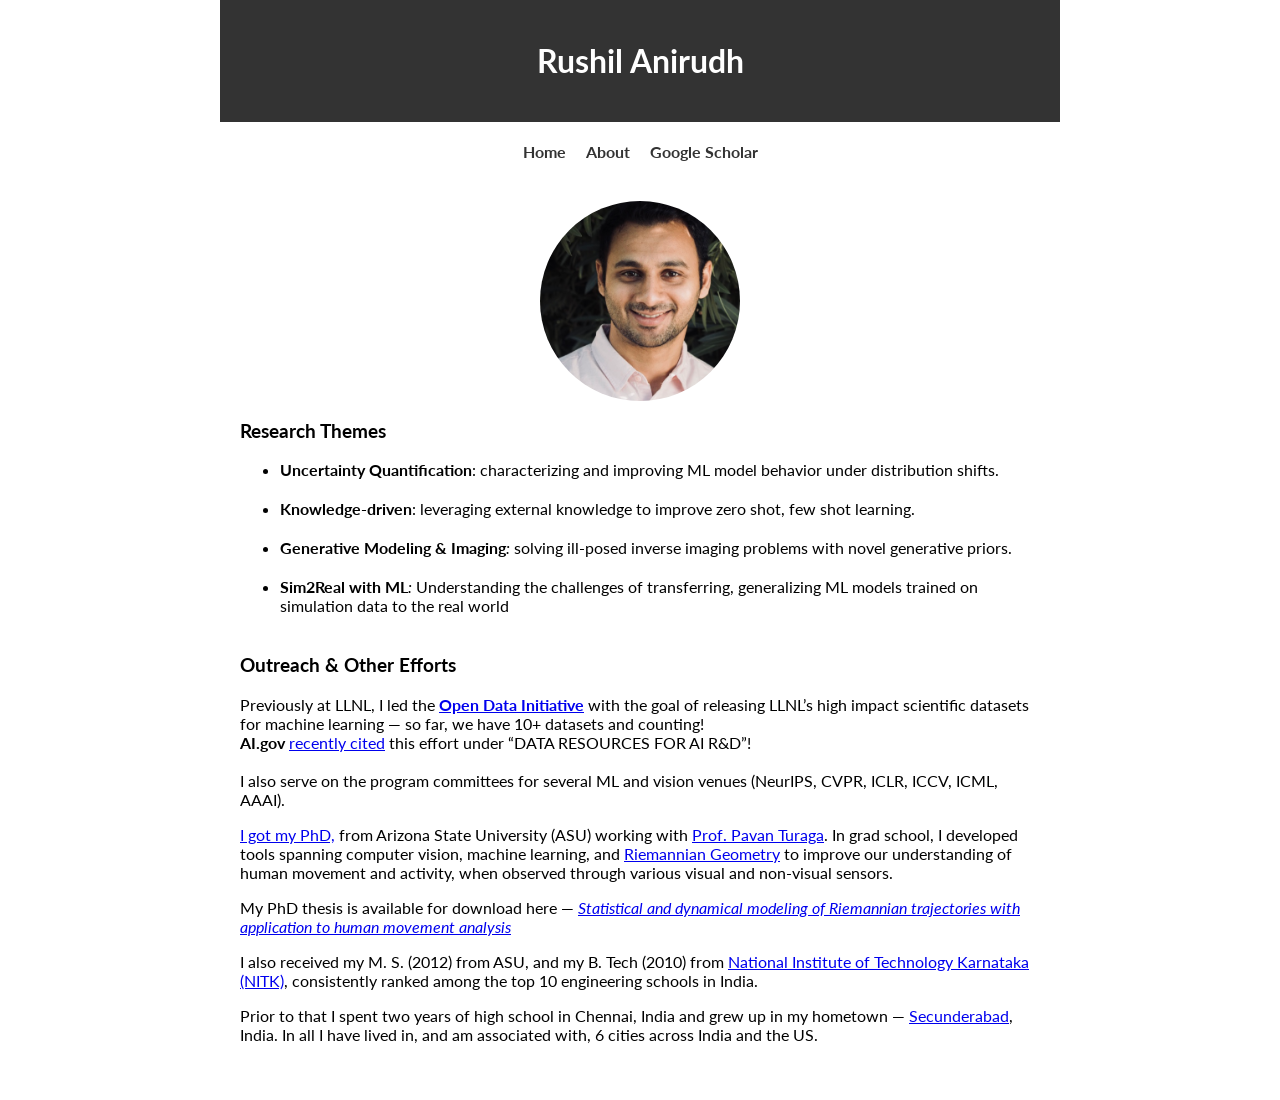
==== about.html @ d2bbbe8c "updated bio and pic" ====
<!DOCTYPE html>
<html>

<head>
  <title>Rushil Anirudh</title>
  <link rel="preconnect" href="https://fonts.googleapis.com">
  <link rel="preconnect" href="https://fonts.gstatic.com" crossorigin>
  <link href="https://fonts.googleapis.com/css2?family=Roboto:wght@400;700&display=swap" rel="stylesheet">
  <link href="https://fonts.googleapis.com/css2?family=Lato:wght@400;700&display=swap" rel="stylesheet">

  <style>
    li {
      padding-bottom: 20px; /* Adjust the value as needed */
    }
    body {
      font-family: 'Lato', sans-serif;
      margin: 0;
      padding: 0;
    }

    header {
      background-color: #333;
      color: #fff;
      padding: 20px;
      text-align: center;
      max-width: 800px;
      margin: 0 auto;
    }

    nav {
      display: flex;
      justify-content: center;
      margin-top: 20px;
    }

    nav a {
      color: #333;
      display: inline-block;
      margin: 0 10px;
      text-decoration: none;
    }

    main {
      max-width: 800px;
      margin: 20px auto;
      padding: 20px;
    }

    .profile-photo {
      display: block;
      margin: 0 auto;
      width: 200px;
      height: 200px;
      border-radius: 50%;
      object-fit: cover;
    }

    footer {
      background-color: #ebebeb;
      color: #000000;
      padding: 1px;
      max-width: 800px;
      text-align: center;
      margin: 0 auto;
    }
  </style>
</head>
<header>
    <h1>Rushil Anirudh</h1>
  </header>
<nav>
    <a href="index.html"><b> Home</b></a>
    <a href="about.html"><b> About</b></a>
    <a href="https://scholar.google.com/citations?hl=en&user=WkoIlpQAAAAJ&view_op=list_works&sortby=pubdate"
      target="_blank"><b>Google Scholar</b></a>

  </nav>
<body>
    <main>
    
    <img src="profile.jpeg" alt="Profile Photo" class="profile-photo">     


    <h3>Research Themes</h3>
        <ul>
        <li><strong> Uncertainty Quantification</strong>:
        characterizing and improving ML model behavior under distribution shifts.
        </li>
        <li><strong> Knowledge-driven</strong>: leveraging
        external knowledge to improve zero shot, few shot learning.
    </li> 
    <li><strong>Generative
                Modeling &amp; Imaging</strong><em>: </em>solving ill-posed inverse imaging problems with novel
        generative priors.
    </li>
    <li><strong> Sim2Real with ML</strong><em>:
        </em>Understanding the challenges of transferring, generalizing ML models trained on simulation data to the real
        world
    </li>
    </ul>





    <h3>Outreach &amp; Other Efforts</h3>
    Previously at LLNL, I led the <a
            href="https://data-science.llnl.gov/open-data-initiative" target="_blank"
            rel="noreferrer noopener"><strong>Open Data Initiative</strong></a> with the goal of releasing LLNL’s high
        impact scientific datasets for machine learning — so far, we have 10+ datasets and counting!
        <br><strong>AI.gov</strong> <a href="https://www.ai.gov/strategic-pillars/infrastructure/" target="_blank"
            rel="noreferrer noopener">recently cited</a> this effort under “DATA RESOURCES FOR AI R&amp;D”! <br><br>I
        also serve on the program committees for several ML and vision venues (NeurIPS, CVPR, ICLR, ICCV, ICML, AAAI).
    </p>






    <p><a rel="noopener" href="https://rushila.com/wp-content/uploads/2018/12/img_20160223_150408.jpg" target="_blank">I
            got my PhD,</a>&nbsp;from Arizona State University (ASU) working with&nbsp;<a
            href="http://www.pavanturaga.com" target="_blank">Prof. Pavan Turaga</a>. In grad school, I developed tools spanning
        computer vision, machine learning, and <a href="https://en.wikipedia.org/wiki/Riemannian_geometry" target="_blank">Riemannian
            Geometry</a> to improve our understanding of human movement and activity, when observed through various
        visual and non-visual sensors.</p>



    <p>My PhD thesis is available for download here — <a class="gsc_title_link"
            href="https://search.proquest.com/openview/29021d83ed5bc8db3cb97b88ee47c18d/1" target="_blank"><em>Statistical and dynamical
                modeling of Riemannian trajectories with application to human movement analysis</em></a></p>



    <p>I also received my M. S. (2012) from ASU, and my B. Tech (2010) from <a
            href="https://en.wikipedia.org/wiki/National_Institute_of_Technology,_Karnataka" target="_blank">National Institute of
            Technology Karnataka (NITK)</a>, consistently ranked among the top 10 engineering schools in India.</p>



    <p>Prior to that I spent two years of high school in Chennai, India and grew up in my hometown — <a
            href="https://en.wikipedia.org/wiki/Secunderabad" target="_blank">Secunderabad</a>, India. In all I have lived in, and am
        associated with, 6 cities across India and the US.</p>
    </main>
    </body>
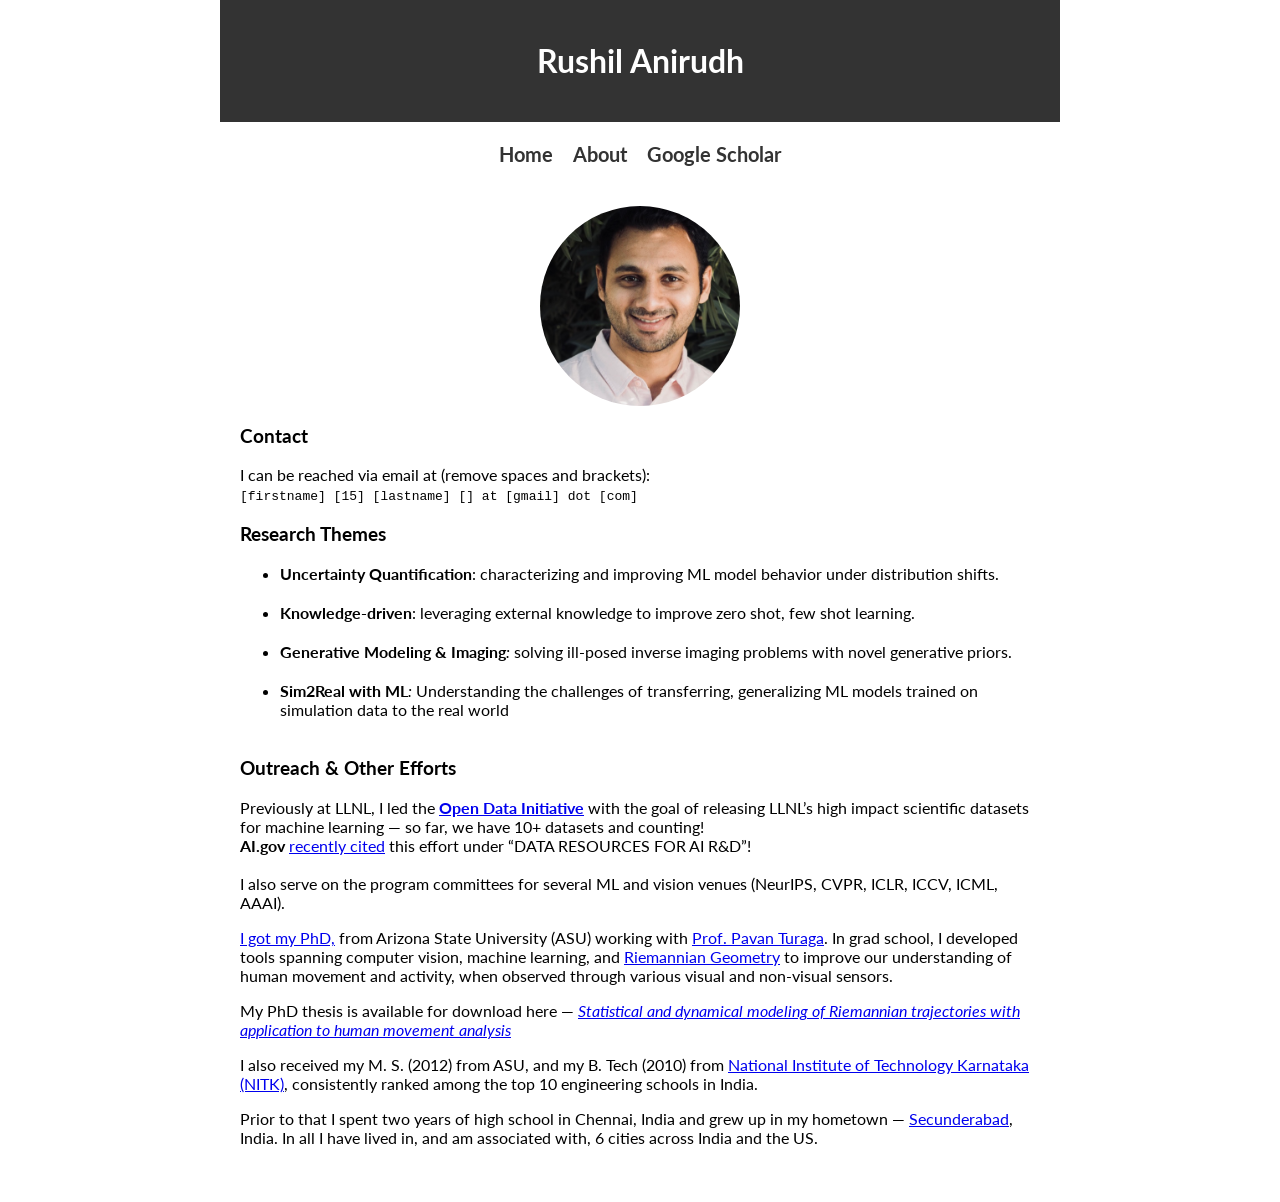
==== commit 8d05735e: "updated font" ====
--- a/about.html
+++ b/about.html
@@ -38,6 +38,42 @@
       display: inline-block;
       margin: 0 10px;
       text-decoration: none;
+      font-size: 20px; /* Set the base font size for the main menu items */
+    }
+
+    nav ul {
+      list-style-type: none;
+      padding: 0;
+      margin: 0;
+    }
+
+    nav li {
+      position: relative;
+    }
+
+    nav li ul {
+      display: none;
+      position: absolute;
+      background-color: #f1f1f1;
+      min-width: 160px;
+      box-shadow: 0 8px 16px 0 rgba(0,0,0,0.2);
+      z-index: 1;
+    }
+
+    nav li:hover > ul {
+      display: block;
+    }
+
+    nav li ul a {
+      color: #333;
+      padding: 12px 16px;
+      text-decoration: none;
+      display: block;
+      font-size: 18px; /* Set the font size for the submenu items */
+    }
+
+    nav li ul a:hover {
+      background-color: #ddd;
     }
 
     main {
@@ -80,7 +116,9 @@
     
     <img src="profile.jpeg" alt="Profile Photo" class="profile-photo">     
 
-
+    <h3> Contact</h3>
+    I can be reached via email at (remove spaces and brackets):<br> <code>[firstname] [15] [lastname] [] at [gmail] dot [com] </code>
+    
     <h3>Research Themes</h3>
         <ul>
         <li><strong> Uncertainty Quantification</strong>:
@@ -98,8 +136,6 @@
         world
     </li>
     </ul>
-
-
 
 
 
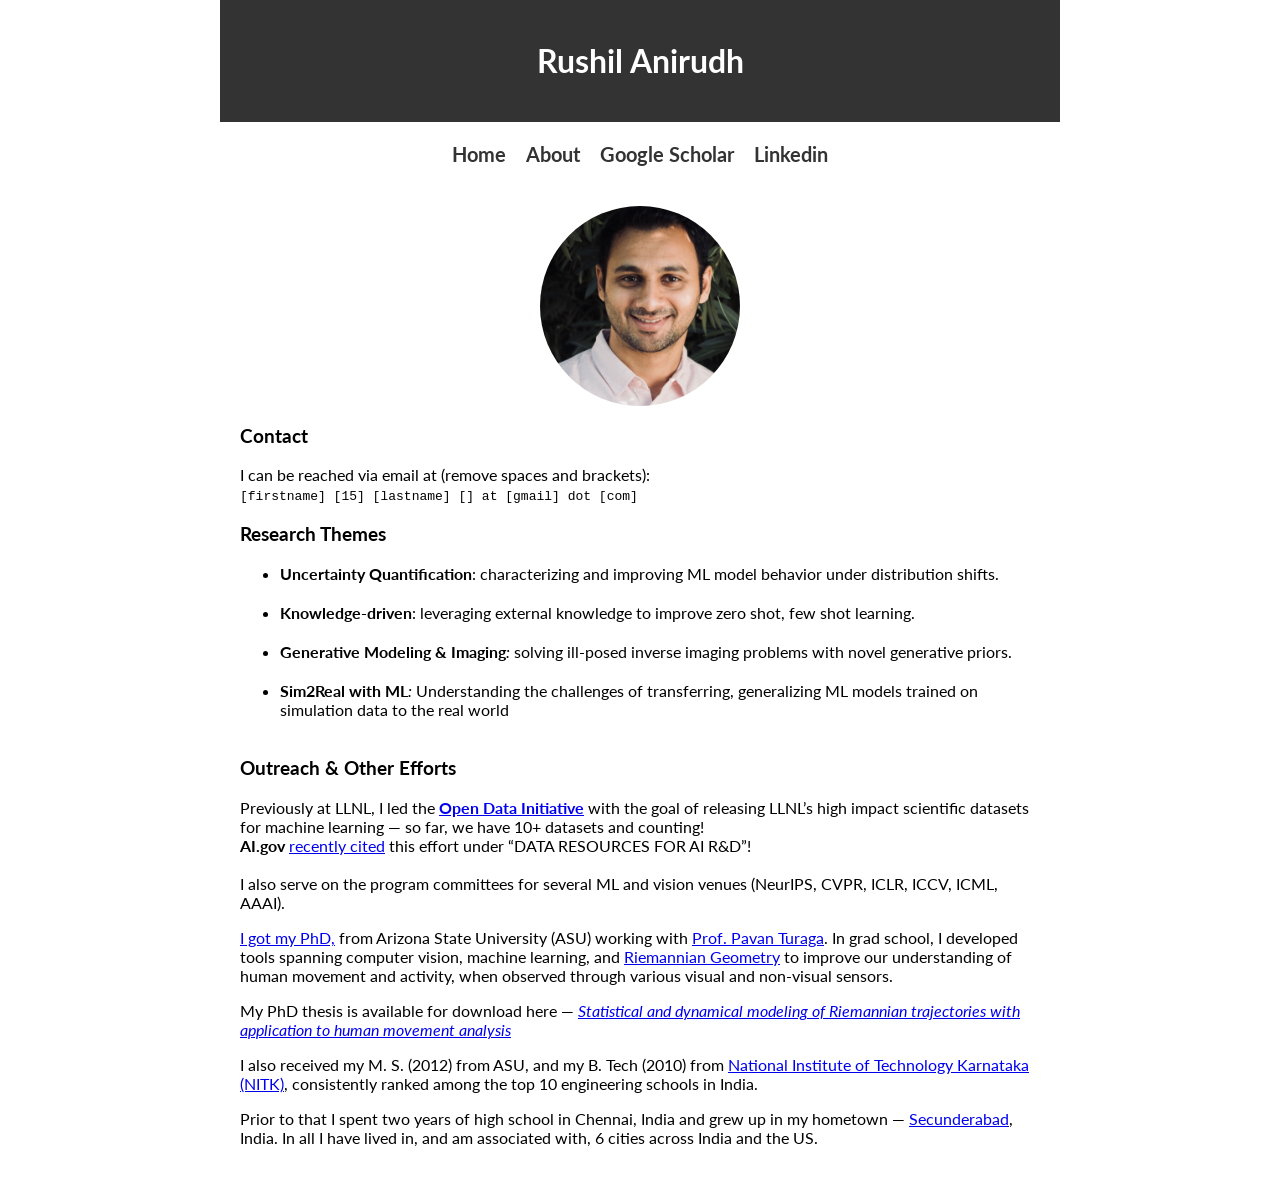
==== commit f18b675c: "cleanup" ====
--- a/about.html
+++ b/about.html
@@ -104,11 +104,12 @@
 <header>
     <h1>Rushil Anirudh</h1>
   </header>
-<nav>
+  <nav>
     <a href="index.html"><b> Home</b></a>
     <a href="about.html"><b> About</b></a>
-    <a href="https://scholar.google.com/citations?hl=en&user=WkoIlpQAAAAJ&view_op=list_works&sortby=pubdate"
-      target="_blank"><b>Google Scholar</b></a>
+    <a href="https://scholar.google.com/citations?hl=en&user=WkoIlpQAAAAJ&view_op=list_works&sortby=pubdate"target="_blank"><b>Google Scholar</b></a>
+    <a href="https://www.linkedin.com/in/rushilanirudh/"target="_blank"><b>Linkedin</b></a>
+
 
   </nav>
 <body>
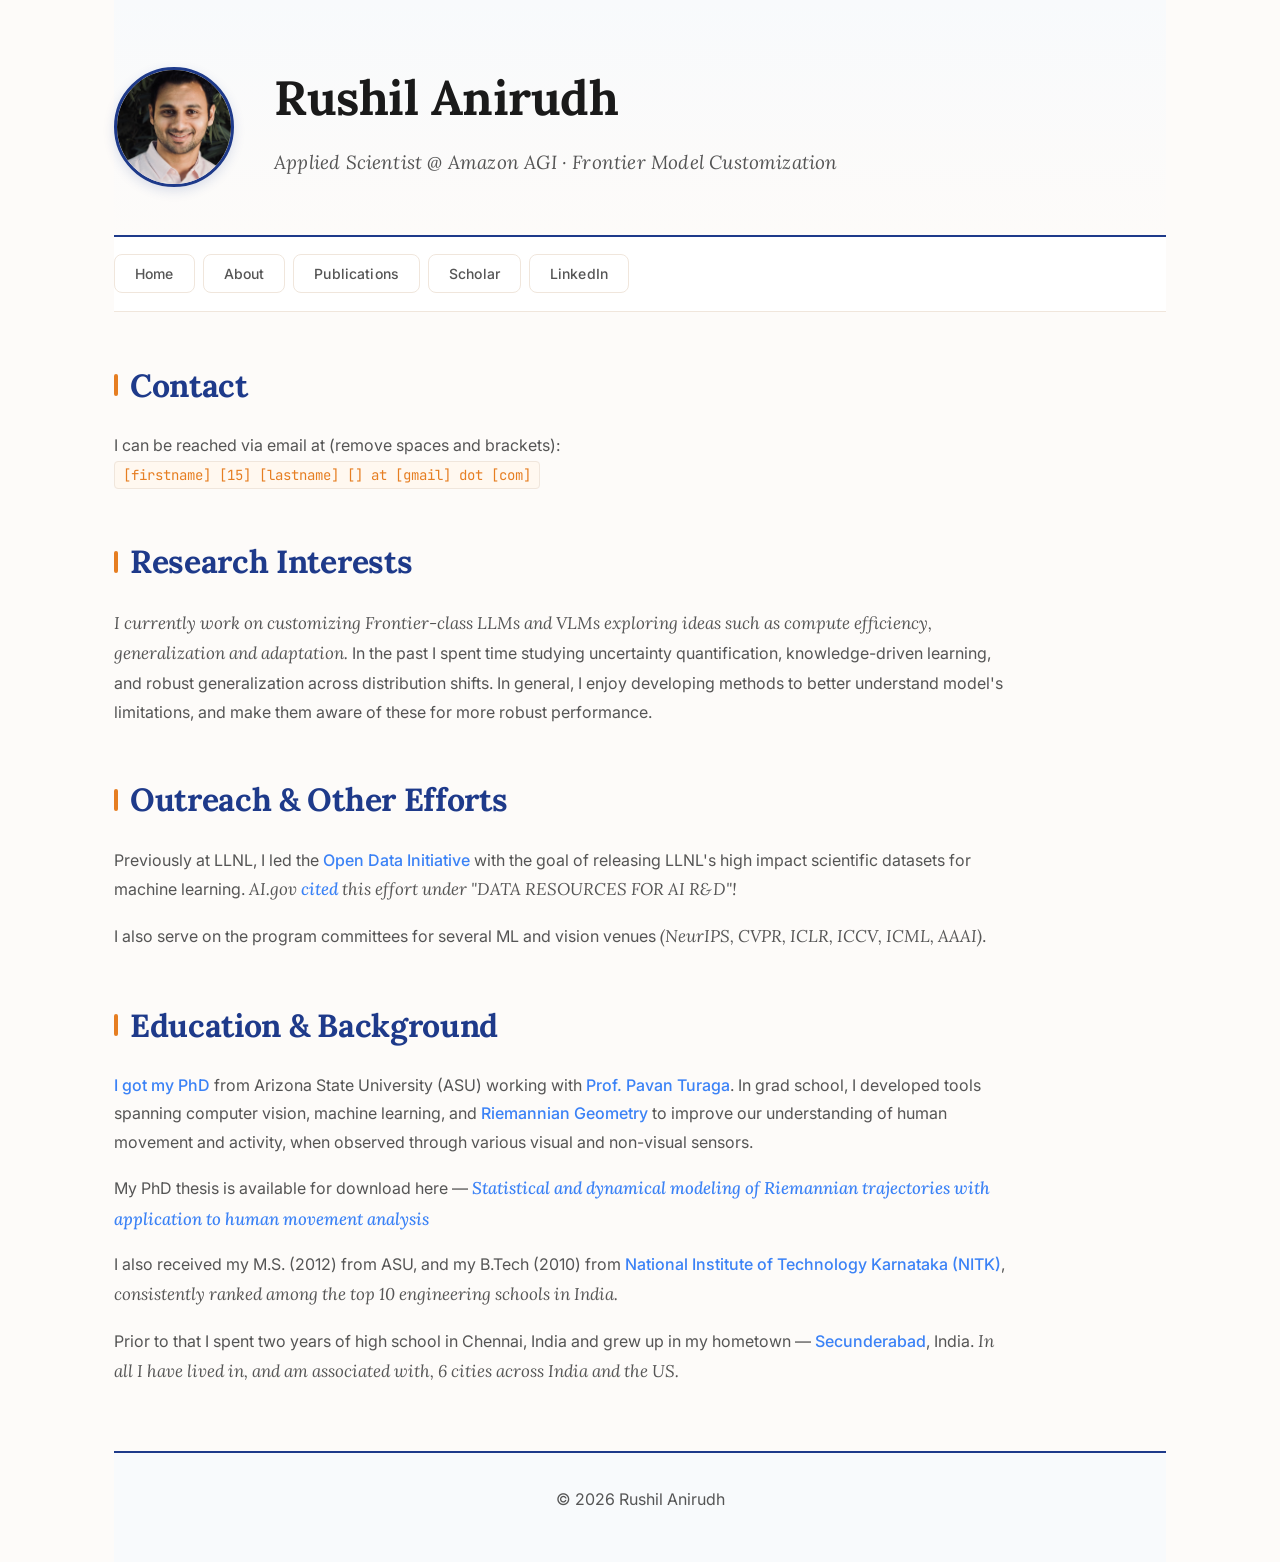
==== commit 95ff039e: "feat: Add publications page and update site content - Add publications.html with research papers and" ====
--- a/about.html
+++ b/about.html
@@ -1,183 +1,281 @@
 <!DOCTYPE html>
-<html>
-
+<html lang="en">
 <head>
-  <title>Rushil Anirudh</title>
+  <meta charset="UTF-8">
+  <meta name="viewport" content="width=device-width, initial-scale=1.0">
+  <title>Rushil Anirudh - About</title>
   <link rel="preconnect" href="https://fonts.googleapis.com">
   <link rel="preconnect" href="https://fonts.gstatic.com" crossorigin>
-  <link href="https://fonts.googleapis.com/css2?family=Roboto:wght@400;700&display=swap" rel="stylesheet">
-  <link href="https://fonts.googleapis.com/css2?family=Lato:wght@400;700&display=swap" rel="stylesheet">
-
+  <link href="https://fonts.googleapis.com/css2?family=Lora:ital,wght@0,400;0,500;0,600;0,700;1,400;1,500;1,600&family=Inter:wght@300;400;500;600;700&family=JetBrains+Mono:wght@400;500&display=swap" rel="stylesheet">
+  
   <style>
-    li {
-      padding-bottom: 20px; /* Adjust the value as needed */
-    }
-    body {
-      font-family: 'Lato', sans-serif;
+    * {
       margin: 0;
       padding: 0;
+      box-sizing: border-box;
+    }
+
+    :root {
+      --bg-light: #fdfbf9;
+      --bg-card: #fff8f0;
+      --accent-warm: #e67e22;
+      --accent-warm-dim: #d35400;
+      --accent-blue: #1e3a8a;
+      --accent-blue-light: #3b82f6;
+      --text-primary: #1a1a1a;
+      --text-secondary: #555555;
+      --text-tertiary: #888888;
+      --border: #f0e6dc;
+      --border-blue: #dbeafe;
+    }
+
+    body {
+      font-family: 'Inter', -apple-system, BlinkMacSystemFont, sans-serif;
+      background: var(--bg-light);
+      color: var(--text-primary);
+      line-height: 1.6;
+      -webkit-font-smoothing: antialiased;
+      -moz-osx-font-smoothing: grayscale;
+    }
+
+    .container {
+      max-width: 1100px;
+      margin: 0 auto;
+      padding: 0 24px;
     }
 
     header {
-      background-color: #333;
-      color: #fff;
-      padding: 20px;
-      text-align: center;
-      max-width: 800px;
-      margin: 0 auto;
-    }
-
-    nav {
+      padding: 60px 0 40px;
+      border-bottom: 2px solid var(--accent-blue);
+      background: linear-gradient(to bottom, #f8fafc 0%, var(--bg-light) 100%);
+    }
+
+    .header-content {
       display: flex;
-      justify-content: center;
-      margin-top: 20px;
-    }
-
-    nav a {
-      color: #333;
-      display: inline-block;
-      margin: 0 10px;
-      text-decoration: none;
-      font-size: 20px; /* Set the base font size for the main menu items */
-    }
-
-    nav ul {
-      list-style-type: none;
-      padding: 0;
-      margin: 0;
-    }
-
-    nav li {
-      position: relative;
-    }
-
-    nav li ul {
-      display: none;
-      position: absolute;
-      background-color: #f1f1f1;
-      min-width: 160px;
-      box-shadow: 0 8px 16px 0 rgba(0,0,0,0.2);
-      z-index: 1;
-    }
-
-    nav li:hover > ul {
-      display: block;
-    }
-
-    nav li ul a {
-      color: #333;
-      padding: 12px 16px;
-      text-decoration: none;
-      display: block;
-      font-size: 18px; /* Set the font size for the submenu items */
-    }
-
-    nav li ul a:hover {
-      background-color: #ddd;
-    }
-
-    main {
-      max-width: 800px;
-      margin: 20px auto;
-      padding: 20px;
+      align-items: center;
+      gap: 40px;
     }
 
     .profile-photo {
-      display: block;
-      margin: 0 auto;
-      width: 200px;
-      height: 200px;
+      width: 120px;
+      height: 120px;
       border-radius: 50%;
       object-fit: cover;
+      border: 3px solid var(--accent-blue);
+      flex-shrink: 0;
+      transition: all 0.3s ease;
+      box-shadow: 0 4px 12px rgba(30, 58, 138, 0.15);
+    }
+
+    .profile-photo:hover {
+      transform: scale(1.02);
+      box-shadow: 0 6px 20px rgba(30, 58, 138, 0.25);
+    }
+
+    .header-text h1 {
+      font-size: 48px;
+      font-weight: 700;
+      letter-spacing: -0.01em;
+      margin-bottom: 8px;
+      color: var(--text-primary);
+      font-family: 'Lora', Georgia, serif;
+    }
+
+    .header-text .tagline {
+      font-size: 19px;
+      color: var(--text-secondary);
+      font-weight: 400;
+      letter-spacing: 0.01em;
+      font-style: italic;
+      font-family: 'Lora', Georgia, serif;
+    }
+
+    nav {
+      padding: 24px 0;
+      border-bottom: 1px solid var(--border);
+      background: white;
+    }
+
+    nav ul {
+      list-style: none;
+      display: flex;
+      gap: 8px;
+      flex-wrap: wrap;
+    }
+
+    nav a {
+      color: var(--text-secondary);
+      text-decoration: none;
+      font-size: 14px;
+      font-weight: 500;
+      padding: 10px 20px;
+      border-radius: 8px;
+      border: 1px solid var(--border);
+      transition: all 0.2s ease;
+      letter-spacing: 0.01em;
+      background: white;
+    }
+
+    nav a:hover {
+      background: var(--accent-blue);
+      color: white !important;
+      border-color: var(--accent-blue);
+      transform: translateY(-1px);
+      box-shadow: 0 2px 8px rgba(30, 58, 138, 0.2);
+    }
+
+    main {
+      padding: 48px 0;
+      max-width: 900px;
+    }
+
+    h2 {
+      font-size: 32px;
+      font-weight: 700;
+      letter-spacing: -0.01em;
+      margin-bottom: 20px;
+      margin-top: 48px;
+      position: relative;
+      padding-left: 16px;
+      color: var(--accent-blue);
+      font-family: 'Lora', Georgia, serif;
+    }
+
+    h2:first-child {
+      margin-top: 0;
+    }
+
+    h2::before {
+      content: '';
+      position: absolute;
+      left: 0;
+      top: 50%;
+      transform: translateY(-50%);
+      width: 4px;
+      height: 22px;
+      background: var(--accent-warm);
+      border-radius: 2px;
+    }
+
+    p {
+      font-size: 16px;
+      line-height: 1.8;
+      color: var(--text-secondary);
+      margin-bottom: 16px;
+    }
+
+    p em {
+      font-family: 'Lora', Georgia, serif;
+      font-size: 17px;
+    }
+
+    code {
+      background: var(--bg-card);
+      padding: 4px 8px;
+      border-radius: 4px;
+      font-family: 'JetBrains Mono', monospace;
+      color: var(--accent-warm);
+      font-size: 14px;
+      border: 1px solid var(--border);
+    }
+
+    a {
+      color: var(--accent-blue-light);
+      text-decoration: none;
+      font-weight: 500;
+      transition: all 0.2s ease;
+    }
+
+    a:hover {
+      color: var(--accent-blue);
+      text-decoration: underline;
     }
 
     footer {
-      background-color: #ebebeb;
-      color: #000000;
-      padding: 1px;
-      max-width: 800px;
+      border-top: 2px solid var(--accent-blue);
+      padding: 32px 0;
       text-align: center;
-      margin: 0 auto;
+      color: var(--text-tertiary);
+      font-size: 14px;
+      background: #f8fafc;
+    }
+
+    @media (max-width: 768px) {
+      .header-content {
+        flex-direction: column;
+        text-align: center;
+        gap: 28px;
+      }
+
+      .header-text h1 {
+        font-size: 32px;
+      }
+
+      .header-text .tagline {
+        font-size: 15px;
+      }
+
+      nav ul {
+        justify-content: center;
+      }
+
+      h2 {
+        font-size: 22px;
+      }
+
+      p {
+        font-size: 15px;
+      }
     }
   </style>
 </head>
-<header>
-    <h1>Rushil Anirudh</h1>
-  </header>
-  <nav>
-    <a href="index.html"><b> Home</b></a>
-    <a href="about.html"><b> About</b></a>
-    <a href="https://scholar.google.com/citations?hl=en&user=WkoIlpQAAAAJ&view_op=list_works&sortby=pubdate"target="_blank"><b>Google Scholar</b></a>
-    <a href="https://www.linkedin.com/in/rushilanirudh/"target="_blank"><b>Linkedin</b></a>
-
-
-  </nav>
 <body>
+  <div class="container">
+    <header>
+      <div class="header-content">
+        <img src="profile.jpeg" alt="Rushil Anirudh" class="profile-photo">
+        <div class="header-text">
+          <h1>Rushil Anirudh</h1>
+          <p class="tagline">Applied Scientist @ Amazon AGI · Frontier Model Customization</p>
+        </div>
+      </div>
+    </header>
+
+    <nav>
+      <ul>
+        <li><a href="index.html">Home</a></li>
+        <li><a href="about.html">About</a></li>
+        <li><a href="publications.html">Publications</a></li>
+        <li><a href="https://scholar.google.com/citations?hl=en&user=WkoIlpQAAAAJ&view_op=list_works&sortby=pubdate" target="_blank">Scholar</a></li>
+        <li><a href="https://www.linkedin.com/in/rushilanirudh/" target="_blank">LinkedIn</a></li>
+      </ul>
+    </nav>
+
     <main>
-    
-    <img src="profile.jpeg" alt="Profile Photo" class="profile-photo">     
-
-    <h3> Contact</h3>
-    I can be reached via email at (remove spaces and brackets):<br> <code>[firstname] [15] [lastname] [] at [gmail] dot [com] </code>
-    
-    <h3>Research Themes</h3>
-        <ul>
-        <li><strong> Uncertainty Quantification</strong>:
-        characterizing and improving ML model behavior under distribution shifts.
-        </li>
-        <li><strong> Knowledge-driven</strong>: leveraging
-        external knowledge to improve zero shot, few shot learning.
-    </li> 
-    <li><strong>Generative
-                Modeling &amp; Imaging</strong><em>: </em>solving ill-posed inverse imaging problems with novel
-        generative priors.
-    </li>
-    <li><strong> Sim2Real with ML</strong><em>:
-        </em>Understanding the challenges of transferring, generalizing ML models trained on simulation data to the real
-        world
-    </li>
-    </ul>
-
-
-
-    <h3>Outreach &amp; Other Efforts</h3>
-    Previously at LLNL, I led the <a
-            href="https://data-science.llnl.gov/open-data-initiative" target="_blank"
-            rel="noreferrer noopener"><strong>Open Data Initiative</strong></a> with the goal of releasing LLNL’s high
-        impact scientific datasets for machine learning — so far, we have 10+ datasets and counting!
-        <br><strong>AI.gov</strong> <a href="https://www.ai.gov/strategic-pillars/infrastructure/" target="_blank"
-            rel="noreferrer noopener">recently cited</a> this effort under “DATA RESOURCES FOR AI R&amp;D”! <br><br>I
-        also serve on the program committees for several ML and vision venues (NeurIPS, CVPR, ICLR, ICCV, ICML, AAAI).
-    </p>
-
-
-
-
-
-
-    <p><a rel="noopener" href="https://rushila.com/wp-content/uploads/2018/12/img_20160223_150408.jpg" target="_blank">I
-            got my PhD,</a>&nbsp;from Arizona State University (ASU) working with&nbsp;<a
-            href="http://www.pavanturaga.com" target="_blank">Prof. Pavan Turaga</a>. In grad school, I developed tools spanning
-        computer vision, machine learning, and <a href="https://en.wikipedia.org/wiki/Riemannian_geometry" target="_blank">Riemannian
-            Geometry</a> to improve our understanding of human movement and activity, when observed through various
-        visual and non-visual sensors.</p>
-
-
-
-    <p>My PhD thesis is available for download here — <a class="gsc_title_link"
-            href="https://search.proquest.com/openview/29021d83ed5bc8db3cb97b88ee47c18d/1" target="_blank"><em>Statistical and dynamical
-                modeling of Riemannian trajectories with application to human movement analysis</em></a></p>
-
-
-
-    <p>I also received my M. S. (2012) from ASU, and my B. Tech (2010) from <a
-            href="https://en.wikipedia.org/wiki/National_Institute_of_Technology,_Karnataka" target="_blank">National Institute of
-            Technology Karnataka (NITK)</a>, consistently ranked among the top 10 engineering schools in India.</p>
-
-
-
-    <p>Prior to that I spent two years of high school in Chennai, India and grew up in my hometown — <a
-            href="https://en.wikipedia.org/wiki/Secunderabad" target="_blank">Secunderabad</a>, India. In all I have lived in, and am
-        associated with, 6 cities across India and the US.</p>
+      <h2>Contact</h2>
+      <p>I can be reached via email at (remove spaces and brackets):<br><code>[firstname] [15] [lastname] [] at [gmail] dot [com]</code></p>
+
+      <h2>Research Interests</h2>
+      <p><em>I currently work on customizing Frontier-class LLMs and VLMs exploring ideas such as compute efficiency, generalization and adaptation.</em> In the past I spent time studying uncertainty quantification, knowledge-driven learning, and robust generalization across distribution shifts. In general, I enjoy developing methods to better understand model's limitations, and make them aware of these for more robust performance.</p>
+
+      <h2>Outreach & Other Efforts</h2>
+      <p>Previously at LLNL, I led the <a href="https://data-science.llnl.gov/open-data-initiative" target="_blank">Open Data Initiative</a> with the goal of releasing LLNL's high impact scientific datasets for machine learning. <em>AI.gov <a href="https://www.ai.gov/" target="_blank">cited</a> this effort under "DATA RESOURCES FOR AI R&D"!</em></p>
+      
+      <p>I also serve on the program committees for several ML and vision venues <em>(NeurIPS, CVPR, ICLR, ICCV, ICML, AAAI)</em>.</p>
+
+      <h2>Education & Background</h2>
+      <p><a href="images/img_20160223_150408.jpg" target="_blank">I got my PhD</a> from Arizona State University (ASU) working with <a href="http://www.pavanturaga.com" target="_blank">Prof. Pavan Turaga</a>. In grad school, I developed tools spanning computer vision, machine learning, and <a href="https://en.wikipedia.org/wiki/Riemannian_geometry" target="_blank">Riemannian Geometry</a> to improve our understanding of human movement and activity, when observed through various visual and non-visual sensors.</p>
+
+      <p>My PhD thesis is available for download here — <a href="https://search.proquest.com/openview/29021d83ed5bc8db3cb97b88ee47c18d/1" target="_blank"><em>Statistical and dynamical modeling of Riemannian trajectories with application to human movement analysis</em></a></p>
+
+      <p>I also received my M.S. (2012) from ASU, and my B.Tech (2010) from <a href="https://en.wikipedia.org/wiki/National_Institute_of_Technology,_Karnataka" target="_blank">National Institute of Technology Karnataka (NITK)</a>, <em>consistently ranked among the top 10 engineering schools in India.</em></p>
+
+      <p>Prior to that I spent two years of high school in Chennai, India and grew up in my hometown — <a href="https://en.wikipedia.org/wiki/Secunderabad" target="_blank">Secunderabad</a>, India. <em>In all I have lived in, and am associated with, 6 cities across India and the US.</em></p>
     </main>
-    </body>+
+    <footer>
+      <p>© 2026 Rushil Anirudh</p>
+    </footer>
+  </div>
+</body>
+</html>
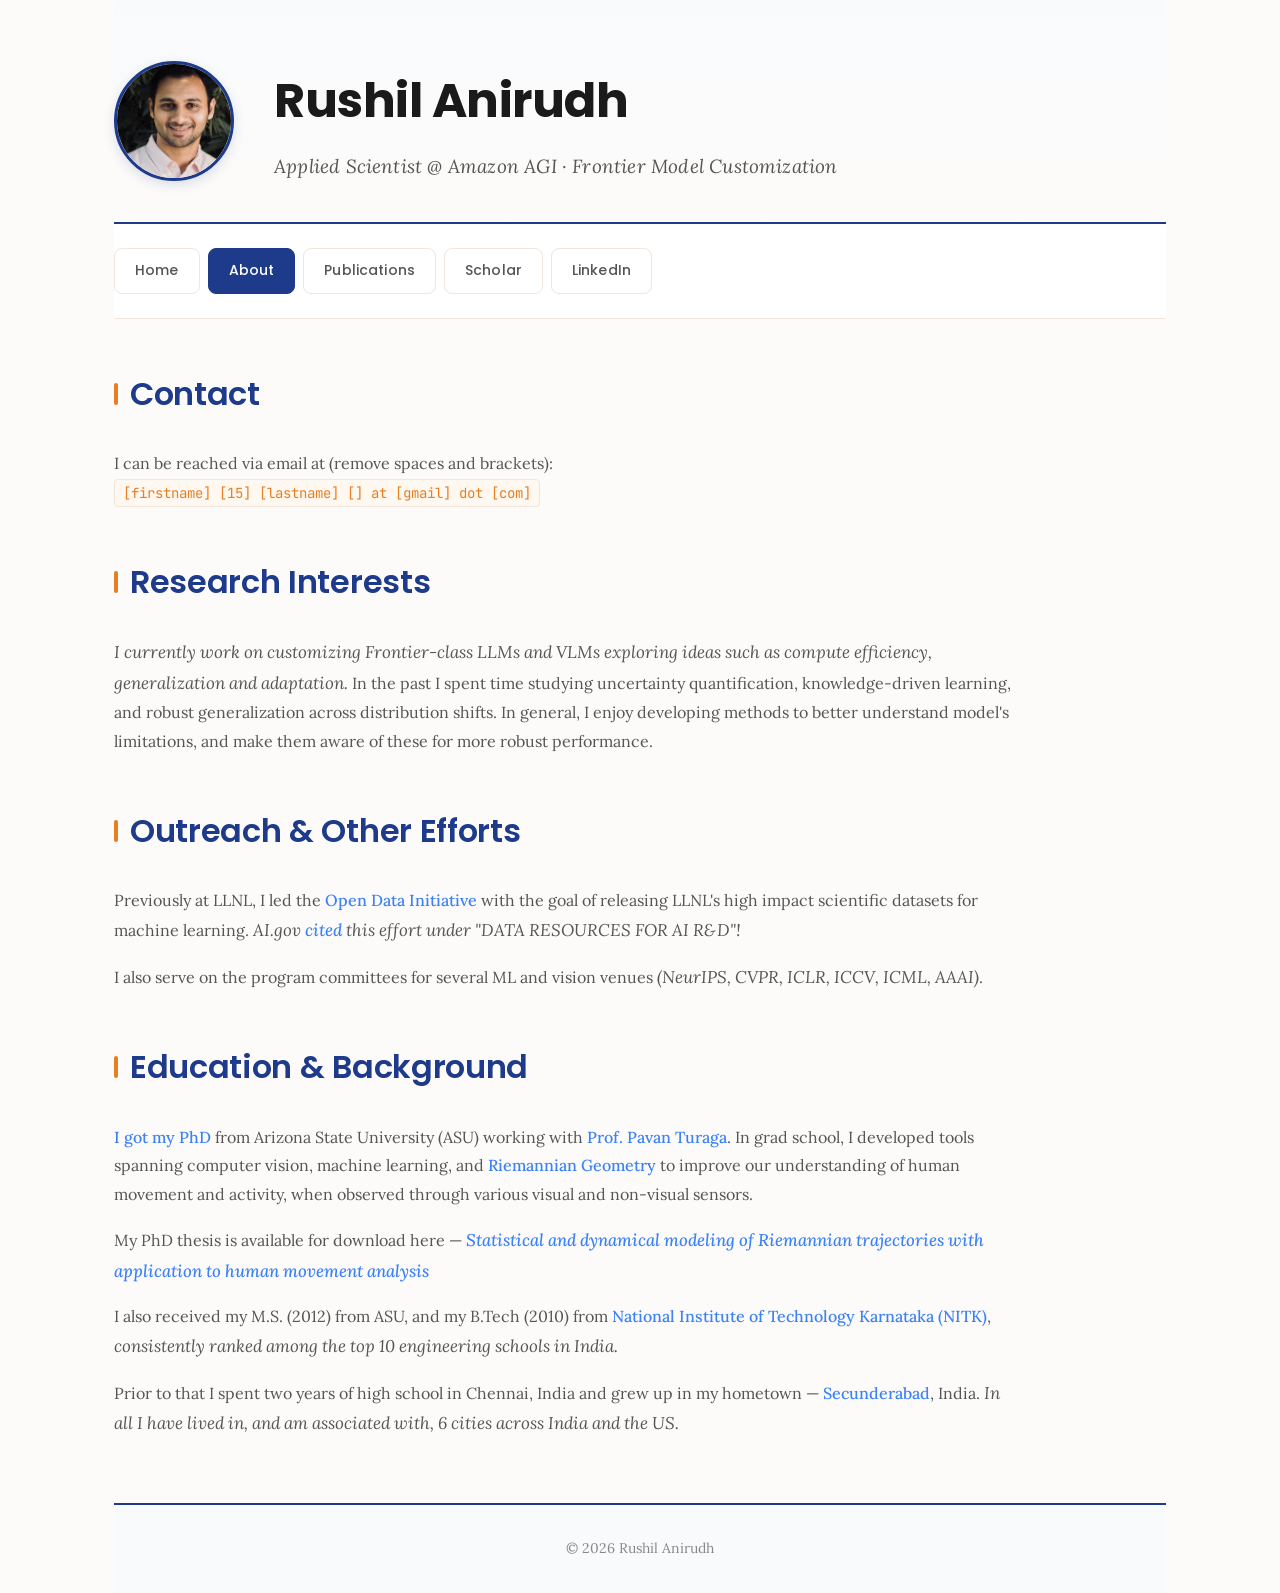
==== commit 38140bc2: "style: Extract shared CSS, add Poppins/Lora typography, tighten cross-platform consistency" ====
--- a/about.html
+++ b/about.html
@@ -6,234 +6,14 @@
   <title>Rushil Anirudh - About</title>
   <link rel="preconnect" href="https://fonts.googleapis.com">
   <link rel="preconnect" href="https://fonts.gstatic.com" crossorigin>
-  <link href="https://fonts.googleapis.com/css2?family=Lora:ital,wght@0,400;0,500;0,600;0,700;1,400;1,500;1,600&family=Inter:wght@300;400;500;600;700&family=JetBrains+Mono:wght@400;500&display=swap" rel="stylesheet">
-  
-  <style>
-    * {
-      margin: 0;
-      padding: 0;
-      box-sizing: border-box;
-    }
-
-    :root {
-      --bg-light: #fdfbf9;
-      --bg-card: #fff8f0;
-      --accent-warm: #e67e22;
-      --accent-warm-dim: #d35400;
-      --accent-blue: #1e3a8a;
-      --accent-blue-light: #3b82f6;
-      --text-primary: #1a1a1a;
-      --text-secondary: #555555;
-      --text-tertiary: #888888;
-      --border: #f0e6dc;
-      --border-blue: #dbeafe;
-    }
-
-    body {
-      font-family: 'Inter', -apple-system, BlinkMacSystemFont, sans-serif;
-      background: var(--bg-light);
-      color: var(--text-primary);
-      line-height: 1.6;
-      -webkit-font-smoothing: antialiased;
-      -moz-osx-font-smoothing: grayscale;
-    }
-
-    .container {
-      max-width: 1100px;
-      margin: 0 auto;
-      padding: 0 24px;
-    }
-
-    header {
-      padding: 60px 0 40px;
-      border-bottom: 2px solid var(--accent-blue);
-      background: linear-gradient(to bottom, #f8fafc 0%, var(--bg-light) 100%);
-    }
-
-    .header-content {
-      display: flex;
-      align-items: center;
-      gap: 40px;
-    }
-
-    .profile-photo {
-      width: 120px;
-      height: 120px;
-      border-radius: 50%;
-      object-fit: cover;
-      border: 3px solid var(--accent-blue);
-      flex-shrink: 0;
-      transition: all 0.3s ease;
-      box-shadow: 0 4px 12px rgba(30, 58, 138, 0.15);
-    }
-
-    .profile-photo:hover {
-      transform: scale(1.02);
-      box-shadow: 0 6px 20px rgba(30, 58, 138, 0.25);
-    }
-
-    .header-text h1 {
-      font-size: 48px;
-      font-weight: 700;
-      letter-spacing: -0.01em;
-      margin-bottom: 8px;
-      color: var(--text-primary);
-      font-family: 'Lora', Georgia, serif;
-    }
-
-    .header-text .tagline {
-      font-size: 19px;
-      color: var(--text-secondary);
-      font-weight: 400;
-      letter-spacing: 0.01em;
-      font-style: italic;
-      font-family: 'Lora', Georgia, serif;
-    }
-
-    nav {
-      padding: 24px 0;
-      border-bottom: 1px solid var(--border);
-      background: white;
-    }
-
-    nav ul {
-      list-style: none;
-      display: flex;
-      gap: 8px;
-      flex-wrap: wrap;
-    }
-
-    nav a {
-      color: var(--text-secondary);
-      text-decoration: none;
-      font-size: 14px;
-      font-weight: 500;
-      padding: 10px 20px;
-      border-radius: 8px;
-      border: 1px solid var(--border);
-      transition: all 0.2s ease;
-      letter-spacing: 0.01em;
-      background: white;
-    }
-
-    nav a:hover {
-      background: var(--accent-blue);
-      color: white !important;
-      border-color: var(--accent-blue);
-      transform: translateY(-1px);
-      box-shadow: 0 2px 8px rgba(30, 58, 138, 0.2);
-    }
-
-    main {
-      padding: 48px 0;
-      max-width: 900px;
-    }
-
-    h2 {
-      font-size: 32px;
-      font-weight: 700;
-      letter-spacing: -0.01em;
-      margin-bottom: 20px;
-      margin-top: 48px;
-      position: relative;
-      padding-left: 16px;
-      color: var(--accent-blue);
-      font-family: 'Lora', Georgia, serif;
-    }
-
-    h2:first-child {
-      margin-top: 0;
-    }
-
-    h2::before {
-      content: '';
-      position: absolute;
-      left: 0;
-      top: 50%;
-      transform: translateY(-50%);
-      width: 4px;
-      height: 22px;
-      background: var(--accent-warm);
-      border-radius: 2px;
-    }
-
-    p {
-      font-size: 16px;
-      line-height: 1.8;
-      color: var(--text-secondary);
-      margin-bottom: 16px;
-    }
-
-    p em {
-      font-family: 'Lora', Georgia, serif;
-      font-size: 17px;
-    }
-
-    code {
-      background: var(--bg-card);
-      padding: 4px 8px;
-      border-radius: 4px;
-      font-family: 'JetBrains Mono', monospace;
-      color: var(--accent-warm);
-      font-size: 14px;
-      border: 1px solid var(--border);
-    }
-
-    a {
-      color: var(--accent-blue-light);
-      text-decoration: none;
-      font-weight: 500;
-      transition: all 0.2s ease;
-    }
-
-    a:hover {
-      color: var(--accent-blue);
-      text-decoration: underline;
-    }
-
-    footer {
-      border-top: 2px solid var(--accent-blue);
-      padding: 32px 0;
-      text-align: center;
-      color: var(--text-tertiary);
-      font-size: 14px;
-      background: #f8fafc;
-    }
-
-    @media (max-width: 768px) {
-      .header-content {
-        flex-direction: column;
-        text-align: center;
-        gap: 28px;
-      }
-
-      .header-text h1 {
-        font-size: 32px;
-      }
-
-      .header-text .tagline {
-        font-size: 15px;
-      }
-
-      nav ul {
-        justify-content: center;
-      }
-
-      h2 {
-        font-size: 22px;
-      }
-
-      p {
-        font-size: 15px;
-      }
-    }
-  </style>
+  <link href="https://fonts.googleapis.com/css2?family=Lora:ital,wght@0,400;0,500;0,600;0,700;1,400;1,500;1,600&family=Poppins:wght@300;400;500;600;700&family=JetBrains+Mono:wght@400;500&display=swap" rel="stylesheet">
+  <link rel="stylesheet" href="style.css">
 </head>
 <body>
   <div class="container">
     <header>
       <div class="header-content">
-        <img src="profile.jpeg" alt="Rushil Anirudh" class="profile-photo">
+        <img src="images/profile.jpeg" alt="Rushil Anirudh" class="profile-photo">
         <div class="header-text">
           <h1>Rushil Anirudh</h1>
           <p class="tagline">Applied Scientist @ Amazon AGI · Frontier Model Customization</p>
@@ -244,14 +24,14 @@
     <nav>
       <ul>
         <li><a href="index.html">Home</a></li>
-        <li><a href="about.html">About</a></li>
+        <li><a href="about.html" class="active">About</a></li>
         <li><a href="publications.html">Publications</a></li>
-        <li><a href="https://scholar.google.com/citations?hl=en&user=WkoIlpQAAAAJ&view_op=list_works&sortby=pubdate" target="_blank">Scholar</a></li>
-        <li><a href="https://www.linkedin.com/in/rushilanirudh/" target="_blank">LinkedIn</a></li>
+        <li><a href="https://scholar.google.com/citations?hl=en&user=WkoIlpQAAAAJ&view_op=list_works&sortby=pubdate" target="_blank" rel="noopener">Scholar</a></li>
+        <li><a href="https://www.linkedin.com/in/rushilanirudh/" target="_blank" rel="noopener">LinkedIn</a></li>
       </ul>
     </nav>
 
-    <main>
+    <main class="about-content">
       <h2>Contact</h2>
       <p>I can be reached via email at (remove spaces and brackets):<br><code>[firstname] [15] [lastname] [] at [gmail] dot [com]</code></p>
 
@@ -259,18 +39,18 @@
       <p><em>I currently work on customizing Frontier-class LLMs and VLMs exploring ideas such as compute efficiency, generalization and adaptation.</em> In the past I spent time studying uncertainty quantification, knowledge-driven learning, and robust generalization across distribution shifts. In general, I enjoy developing methods to better understand model's limitations, and make them aware of these for more robust performance.</p>
 
       <h2>Outreach & Other Efforts</h2>
-      <p>Previously at LLNL, I led the <a href="https://data-science.llnl.gov/open-data-initiative" target="_blank">Open Data Initiative</a> with the goal of releasing LLNL's high impact scientific datasets for machine learning. <em>AI.gov <a href="https://www.ai.gov/" target="_blank">cited</a> this effort under "DATA RESOURCES FOR AI R&D"!</em></p>
+      <p>Previously at LLNL, I led the <a href="https://data-science.llnl.gov/open-data-initiative" target="_blank" rel="noopener">Open Data Initiative</a> with the goal of releasing LLNL's high impact scientific datasets for machine learning. <em>AI.gov <a href="https://www.ai.gov/" target="_blank" rel="noopener">cited</a> this effort under "DATA RESOURCES FOR AI R&D"!</em></p>
       
       <p>I also serve on the program committees for several ML and vision venues <em>(NeurIPS, CVPR, ICLR, ICCV, ICML, AAAI)</em>.</p>
 
       <h2>Education & Background</h2>
-      <p><a href="images/img_20160223_150408.jpg" target="_blank">I got my PhD</a> from Arizona State University (ASU) working with <a href="http://www.pavanturaga.com" target="_blank">Prof. Pavan Turaga</a>. In grad school, I developed tools spanning computer vision, machine learning, and <a href="https://en.wikipedia.org/wiki/Riemannian_geometry" target="_blank">Riemannian Geometry</a> to improve our understanding of human movement and activity, when observed through various visual and non-visual sensors.</p>
+      <p><a href="images/img_20160223_150408.jpg" target="_blank" rel="noopener">I got my PhD</a> from Arizona State University (ASU) working with <a href="http://www.pavanturaga.com" target="_blank" rel="noopener">Prof. Pavan Turaga</a>. In grad school, I developed tools spanning computer vision, machine learning, and <a href="https://en.wikipedia.org/wiki/Riemannian_geometry" target="_blank" rel="noopener">Riemannian Geometry</a> to improve our understanding of human movement and activity, when observed through various visual and non-visual sensors.</p>
 
-      <p>My PhD thesis is available for download here — <a href="https://search.proquest.com/openview/29021d83ed5bc8db3cb97b88ee47c18d/1" target="_blank"><em>Statistical and dynamical modeling of Riemannian trajectories with application to human movement analysis</em></a></p>
+      <p>My PhD thesis is available for download here — <a href="https://search.proquest.com/openview/29021d83ed5bc8db3cb97b88ee47c18d/1" target="_blank" rel="noopener"><em>Statistical and dynamical modeling of Riemannian trajectories with application to human movement analysis</em></a></p>
 
-      <p>I also received my M.S. (2012) from ASU, and my B.Tech (2010) from <a href="https://en.wikipedia.org/wiki/National_Institute_of_Technology,_Karnataka" target="_blank">National Institute of Technology Karnataka (NITK)</a>, <em>consistently ranked among the top 10 engineering schools in India.</em></p>
+      <p>I also received my M.S. (2012) from ASU, and my B.Tech (2010) from <a href="https://en.wikipedia.org/wiki/National_Institute_of_Technology,_Karnataka" target="_blank" rel="noopener">National Institute of Technology Karnataka (NITK)</a>, <em>consistently ranked among the top 10 engineering schools in India.</em></p>
 
-      <p>Prior to that I spent two years of high school in Chennai, India and grew up in my hometown — <a href="https://en.wikipedia.org/wiki/Secunderabad" target="_blank">Secunderabad</a>, India. <em>In all I have lived in, and am associated with, 6 cities across India and the US.</em></p>
+      <p>Prior to that I spent two years of high school in Chennai, India and grew up in my hometown — <a href="https://en.wikipedia.org/wiki/Secunderabad" target="_blank" rel="noopener">Secunderabad</a>, India. <em>In all I have lived in, and am associated with, 6 cities across India and the US.</em></p>
     </main>
 
     <footer>
--- a/style.css
+++ b/style.css
@@ -0,0 +1,685 @@
+/* ===== Reset & Base ===== */
+*, *::before, *::after {
+  margin: 0;
+  padding: 0;
+  box-sizing: border-box;
+}
+
+:root {
+  --bg-light: #fdfbf9;
+  --bg-card: #fff8f0;
+  --bg-white: #ffffff;
+  --bg-footer: #f8fafc;
+  --accent-warm: #e67e22;
+  --accent-warm-dim: #d35400;
+  --accent-blue: #1e3a8a;
+  --accent-blue-light: #3b82f6;
+  --text-primary: #1a1a1a;
+  --text-secondary: #555555;
+  --text-tertiary: #888888;
+  --border: #f0e6dc;
+  --border-blue: #dbeafe;
+  --shadow-sm: 0 2px 6px rgba(0, 0, 0, 0.04);
+  --shadow-md: 0 4px 12px rgba(0, 0, 0, 0.08);
+  --shadow-blue-sm: 0 2px 8px rgba(30, 58, 138, 0.1);
+  --shadow-blue-md: 0 4px 16px rgba(30, 58, 138, 0.15);
+  --shadow-warm-sm: 0 4px 12px rgba(230, 126, 34, 0.1);
+  --radius-sm: 6px;
+  --radius-md: 8px;
+  --radius-lg: 12px;
+  --transition: 0.2s ease;
+}
+
+html {
+  -webkit-text-size-adjust: 100%;
+  text-size-adjust: 100%;
+  scroll-behavior: smooth;
+}
+
+body {
+  font-family: 'Lora', Georgia, 'Times New Roman', serif;
+  background: var(--bg-light);
+  color: var(--text-primary);
+  line-height: 1.7;
+  -webkit-font-smoothing: antialiased;
+  -moz-osx-font-smoothing: grayscale;
+  min-height: 100vh;
+  display: flex;
+  flex-direction: column;
+  font-size: 16px;
+}
+
+img {
+  max-width: 100%;
+  height: auto;
+  display: block;
+}
+
+
+/* ===== Focus & Accessibility ===== */
+:focus-visible {
+  outline: 2px solid var(--accent-blue-light);
+  outline-offset: 2px;
+  border-radius: 2px;
+}
+
+a:focus:not(:focus-visible) {
+  outline: none;
+}
+
+/* ===== Layout ===== */
+.container {
+  max-width: 1100px;
+  margin: 0 auto;
+  padding: 0 24px;
+  width: 100%;
+  flex: 1;
+  display: flex;
+  flex-direction: column;
+}
+
+/* ===== Header ===== */
+header {
+  padding: 60px 0 40px;
+  border-bottom: 2px solid var(--accent-blue);
+  background: linear-gradient(to bottom, var(--bg-footer) 0%, var(--bg-light) 100%);
+}
+
+.header-content {
+  display: flex;
+  align-items: center;
+  gap: 40px;
+}
+
+.profile-photo {
+  width: 120px;
+  height: 120px;
+  border-radius: 50%;
+  object-fit: cover;
+  border: 3px solid var(--accent-blue);
+  flex-shrink: 0;
+  transition: transform var(--transition), box-shadow var(--transition);
+  box-shadow: 0 4px 12px rgba(30, 58, 138, 0.15);
+}
+
+.profile-photo:hover {
+  transform: scale(1.02);
+  box-shadow: 0 6px 20px rgba(30, 58, 138, 0.25);
+}
+
+.header-text h1 {
+  font-size: 48px;
+  font-weight: 700;
+  letter-spacing: -0.01em;
+  margin-bottom: 8px;
+  color: var(--text-primary);
+  font-family: 'Poppins', Arial, Helvetica, sans-serif;
+}
+
+.header-text .tagline {
+  font-size: 19px;
+  color: var(--text-secondary);
+  font-weight: 400;
+  letter-spacing: 0.01em;
+  font-style: italic;
+  font-family: 'Lora', Georgia, 'Times New Roman', serif;
+}
+nav {
+  padding: 24px 0;
+  border-bottom: 1px solid var(--border);
+  background: var(--bg-white);
+  position: sticky;
+  top: 0;
+  z-index: 100;
+}
+
+nav ul {
+  list-style: none;
+  display: flex;
+  gap: 8px;
+  flex-wrap: wrap;
+}
+
+nav a {
+  color: var(--text-secondary);
+  text-decoration: none;
+  font-size: 14px;
+  font-weight: 500;
+  padding: 10px 20px;
+  border-radius: var(--radius-md);
+  border: 1px solid var(--border);
+  transition: all var(--transition);
+  letter-spacing: 0.01em;
+  background: var(--bg-white);
+  display: inline-block;
+  font-family: 'Poppins', Arial, Helvetica, sans-serif;
+}
+
+nav a:hover {
+  background: var(--accent-blue);
+  color: #fff;
+  border-color: var(--accent-blue);
+  transform: translateY(-1px);
+  box-shadow: var(--shadow-blue-sm);
+}
+
+nav a.active {
+  background: var(--accent-blue);
+  color: #fff;
+  border-color: var(--accent-blue);
+}
+
+
+/* ===== Main Content ===== */
+main {
+  padding: 48px 0;
+  flex: 1;
+}
+
+/* ===== Section Headers (h2) ===== */
+h2 {
+  font-size: 32px;
+  font-weight: 600;
+  letter-spacing: -0.01em;
+  margin-bottom: 28px;
+  position: relative;
+  padding-left: 16px;
+  color: var(--accent-blue);
+  font-family: 'Poppins', Arial, Helvetica, sans-serif;
+}
+
+h2::before {
+  content: '';
+  position: absolute;
+  left: 0;
+  top: 50%;
+  transform: translateY(-50%);
+  width: 4px;
+  height: 22px;
+  background: var(--accent-warm);
+  border-radius: 2px;
+}
+
+/* ===== Intro Paragraph ===== */
+.intro {
+  font-size: 19px;
+  line-height: 1.8;
+  color: var(--text-secondary);
+  margin-bottom: 56px;
+  max-width: 900px;
+  font-style: italic;
+  font-family: 'Lora', Georgia, 'Times New Roman', serif;
+}
+
+/* ===== Timeline (Career) ===== */
+.timeline {
+  margin-bottom: 56px;
+}
+
+.timeline-track {
+  display: grid;
+  grid-template-columns: repeat(auto-fill, minmax(180px, 1fr));
+  gap: 20px 16px;
+}
+
+.timeline-item {
+  position: relative;
+}
+
+.timeline-content {
+  background: var(--bg-white);
+  border: 2px solid var(--border-blue);
+  border-radius: var(--radius-lg);
+  padding: 16px 12px;
+  text-align: center;
+  transition: all 0.3s ease;
+  box-shadow: 0 2px 8px rgba(30, 58, 138, 0.08);
+  height: 100%;
+  display: flex;
+  flex-direction: column;
+}
+
+.timeline-item:hover .timeline-content {
+  border-color: var(--accent-blue);
+  box-shadow: var(--shadow-blue-md);
+  transform: translateY(-4px);
+}
+
+.timeline-dot {
+  width: 14px;
+  height: 14px;
+  background: var(--bg-white);
+  border: 3px solid var(--accent-blue);
+  border-radius: 50%;
+  position: absolute;
+  top: -10px;
+  left: 50%;
+  transform: translateX(-50%);
+  transition: all var(--transition);
+  z-index: 2;
+}
+
+.timeline-item:hover .timeline-dot {
+  background: var(--accent-blue);
+  box-shadow: 0 0 16px rgba(30, 58, 138, 0.4);
+}
+
+.timeline-role {
+  font-size: 14px;
+  font-weight: 600;
+  color: var(--accent-blue);
+  margin-bottom: 6px;
+  line-height: 1.3;
+  font-family: 'Poppins', Arial, Helvetica, sans-serif;
+}
+
+.timeline-company {
+  font-size: 14px;
+  color: var(--text-primary);
+  font-weight: 500;
+  margin-bottom: 10px;
+  line-height: 1.3;
+  font-style: italic;
+  flex-grow: 1;
+  font-family: 'Lora', Georgia, 'Times New Roman', serif;
+}
+
+.timeline-date {
+  font-size: 10px;
+  font-family: 'JetBrains Mono', 'SF Mono', 'Fira Code', monospace;
+  color: var(--text-tertiary);
+  font-weight: 500;
+  padding-top: 8px;
+  border-top: 1px solid var(--border);
+  margin-top: auto;
+}
+
+/* ===== Publication Cards (index + publications) ===== */
+.publication {
+  background: var(--bg-white);
+  border: 2px solid var(--border);
+  border-radius: var(--radius-lg);
+  padding: 24px;
+  margin-bottom: 16px;
+  transition: all 0.3s ease;
+  box-shadow: var(--shadow-sm);
+}
+
+.publication:hover {
+  border-color: var(--accent-warm);
+  box-shadow: var(--shadow-warm-sm);
+  transform: translateY(-2px);
+}
+
+.pub-badge {
+  display: inline-block;
+  background: var(--accent-warm);
+  color: #fff;
+  font-size: 11px;
+  font-weight: 700;
+  padding: 4px 10px;
+  border-radius: var(--radius-sm);
+  margin-bottom: 12px;
+  letter-spacing: 0.05em;
+  text-transform: uppercase;
+  font-family: 'Poppins', Arial, Helvetica, sans-serif;
+}
+
+.pub-title {
+  font-size: 18px;
+  font-weight: 600;
+  color: var(--text-primary);
+  margin-bottom: 10px;
+  line-height: 1.5;
+  font-family: 'Poppins', Arial, Helvetica, sans-serif;
+}
+
+.pub-description {
+  font-size: 16px;
+  color: var(--text-secondary);
+  line-height: 1.7;
+  margin-bottom: 14px;
+  font-style: italic;
+  font-family: 'Lora', Georgia, 'Times New Roman', serif;
+}
+
+.pub-links {
+  display: flex;
+  gap: 10px;
+  flex-wrap: wrap;
+}
+
+.pub-link {
+  color: var(--accent-blue-light);
+  text-decoration: none;
+  font-size: 13px;
+  font-weight: 500;
+  padding: 6px 14px;
+  border: 1px solid var(--accent-blue-light);
+  border-radius: var(--radius-sm);
+  transition: all var(--transition);
+  display: inline-block;
+  font-family: 'Poppins', Arial, Helvetica, sans-serif;
+}
+
+.pub-link:hover {
+  background: var(--accent-blue);
+  border-color: var(--accent-blue);
+  color: #fff;
+}
+
+
+/* ===== About Page ===== */
+.about-content {
+  max-width: 900px;
+}
+
+.about-content h2 {
+  margin-top: 48px;
+}
+
+.about-content h2:first-child {
+  margin-top: 0;
+}
+
+.about-content p {
+  font-size: 16px;
+  line-height: 1.8;
+  color: var(--text-secondary);
+  margin-bottom: 16px;
+}
+
+.about-content p em {
+  font-family: 'Lora', Georgia, 'Times New Roman', serif;
+  font-size: 17px;
+}
+
+.about-content code {
+  background: var(--bg-card);
+  padding: 4px 8px;
+  border-radius: 4px;
+  font-family: 'JetBrains Mono', 'SF Mono', 'Fira Code', monospace;
+  color: var(--accent-warm);
+  font-size: 14px;
+  border: 1px solid var(--border);
+  word-break: break-word;
+}
+
+.about-content a {
+  color: var(--accent-blue-light);
+  text-decoration: none;
+  font-weight: 500;
+  transition: color var(--transition);
+}
+
+.about-content a:hover {
+  color: var(--accent-blue);
+  text-decoration: underline;
+}
+
+/* ===== Publications Page ===== */
+.publications-content {
+  max-width: 1000px;
+}
+
+.publications-content .intro {
+  padding: 20px 24px;
+  background: var(--bg-white);
+  border-left: 4px solid var(--accent-warm);
+  border-radius: var(--radius-md);
+  box-shadow: var(--shadow-sm);
+  font-size: 17px;
+  margin-bottom: 48px;
+  max-width: none;
+}
+
+.publications-content .intro a {
+  color: var(--accent-blue-light);
+  text-decoration: none;
+  font-weight: 500;
+}
+
+.publications-content .intro a:hover {
+  color: var(--accent-blue);
+  text-decoration: underline;
+}
+
+.publications-content h4 {
+  font-size: 28px;
+  font-weight: 600;
+  color: var(--accent-blue);
+  margin-top: 48px;
+  margin-bottom: 24px;
+  padding-left: 16px;
+  position: relative;
+  font-family: 'Poppins', Arial, Helvetica, sans-serif;
+}
+
+.publications-content h4:first-of-type {
+  margin-top: 0;
+}
+
+.publications-content h4::before {
+  content: '';
+  position: absolute;
+  left: 0;
+  top: 50%;
+  transform: translateY(-50%);
+  width: 4px;
+  height: 20px;
+  background: var(--accent-warm);
+  border-radius: 2px;
+}
+
+.publications-content ul {
+  list-style: none;
+  padding: 0;
+  margin: 0 0 32px 0;
+}
+
+.publications-content li {
+  padding: 16px 20px;
+  margin-bottom: 12px;
+  background: var(--bg-white);
+  border: 2px solid var(--border);
+  border-radius: var(--radius-md);
+  transition: all 0.3s ease;
+  font-size: 14px;
+  line-height: 1.6;
+  box-shadow: var(--shadow-sm);
+}
+
+.publications-content li:hover {
+  border-color: var(--accent-warm);
+  box-shadow: var(--shadow-warm-sm);
+  transform: translateX(4px);
+}
+
+.publications-content li b,
+.publications-content li strong {
+  color: var(--accent-blue);
+  font-weight: 700;
+}
+
+.publications-content li em {
+  color: var(--text-primary);
+  font-style: italic;
+  font-family: 'Lora', Georgia, 'Times New Roman', serif;
+  font-size: 15px;
+}
+
+.publications-content li a {
+  color: var(--accent-blue-light);
+  text-decoration: none;
+  font-weight: 500;
+  transition: color var(--transition);
+}
+
+.publications-content li a:hover {
+  color: var(--accent-blue);
+  text-decoration: underline;
+}
+
+.highlight {
+  background: var(--accent-warm);
+  color: #fff;
+  padding: 3px 8px;
+  border-radius: 4px;
+  font-weight: 700;
+  font-size: 10px;
+  text-transform: uppercase;
+  letter-spacing: 0.5px;
+  margin-left: 8px;
+  display: inline-block;
+  vertical-align: middle;
+  font-family: 'Poppins', Arial, Helvetica, sans-serif;
+}
+
+/* ===== Footer ===== */
+footer {
+  border-top: 2px solid var(--accent-blue);
+  padding: 32px 0;
+  text-align: center;
+  color: var(--text-tertiary);
+  font-size: 14px;
+  background: var(--bg-footer);
+  margin-top: auto;
+}
+
+/* ===== Responsive ===== */
+@media (max-width: 768px) {
+  .header-content {
+    flex-direction: column;
+    text-align: center;
+    gap: 28px;
+  }
+
+  .header-text h1 {
+    font-size: 32px;
+  }
+
+  .header-text .tagline {
+    font-size: 15px;
+  }
+
+  nav {
+    position: static; /* don't stick on small screens — takes too much space */
+  }
+
+  nav ul {
+    justify-content: center;
+  }
+
+  main {
+    padding: 32px 0;
+  }
+
+  h2 {
+    font-size: 22px;
+  }
+
+  .intro {
+    font-size: 15px;
+    margin-bottom: 36px;
+  }
+
+  /* Timeline mobile: vertical layout */
+  .timeline-track {
+    grid-template-columns: 1fr;
+    gap: 24px;
+    padding-left: 32px;
+  }
+
+  .timeline-item::before {
+    content: '';
+    position: absolute;
+    left: -26px;
+    top: 0;
+    bottom: -24px;
+    width: 2px;
+    background: linear-gradient(180deg, var(--accent-blue) 0%, var(--border-blue) 100%);
+  }
+
+  .timeline-item:last-child::before {
+    bottom: 50%;
+  }
+
+  .timeline-dot {
+    position: absolute;
+    left: -32px;
+    top: 20px;
+    transform: none;
+  }
+
+  .timeline-content {
+    text-align: left;
+  }
+
+  /* About page */
+  .about-content p {
+    font-size: 15px;
+  }
+
+  /* Publications page */
+  .publications-content h4 {
+    font-size: 20px;
+    margin-top: 36px;
+  }
+
+  .publications-content li {
+    font-size: 13px;
+    padding: 14px 16px;
+  }
+
+  .publication {
+    padding: 18px;
+  }
+}
+
+@media (max-width: 480px) {
+  .container {
+    padding: 0 16px;
+  }
+
+  header {
+    padding: 40px 0 28px;
+  }
+
+  .profile-photo {
+    width: 96px;
+    height: 96px;
+  }
+
+  .header-text h1 {
+    font-size: 26px;
+  }
+
+  nav a {
+    padding: 8px 14px;
+    font-size: 13px;
+  }
+
+  .publication {
+    padding: 16px;
+  }
+
+  .pub-title {
+    font-size: 16px;
+  }
+
+  .pub-description {
+    font-size: 14px;
+  }
+}
+
+/* ===== Print ===== */
+@media print {
+  nav, footer { display: none; }
+  body { background: #fff; }
+  .publication, .publications-content li {
+    break-inside: avoid;
+    box-shadow: none;
+    border-color: #ccc;
+  }
+  a { color: var(--text-primary); text-decoration: underline; }
+}
